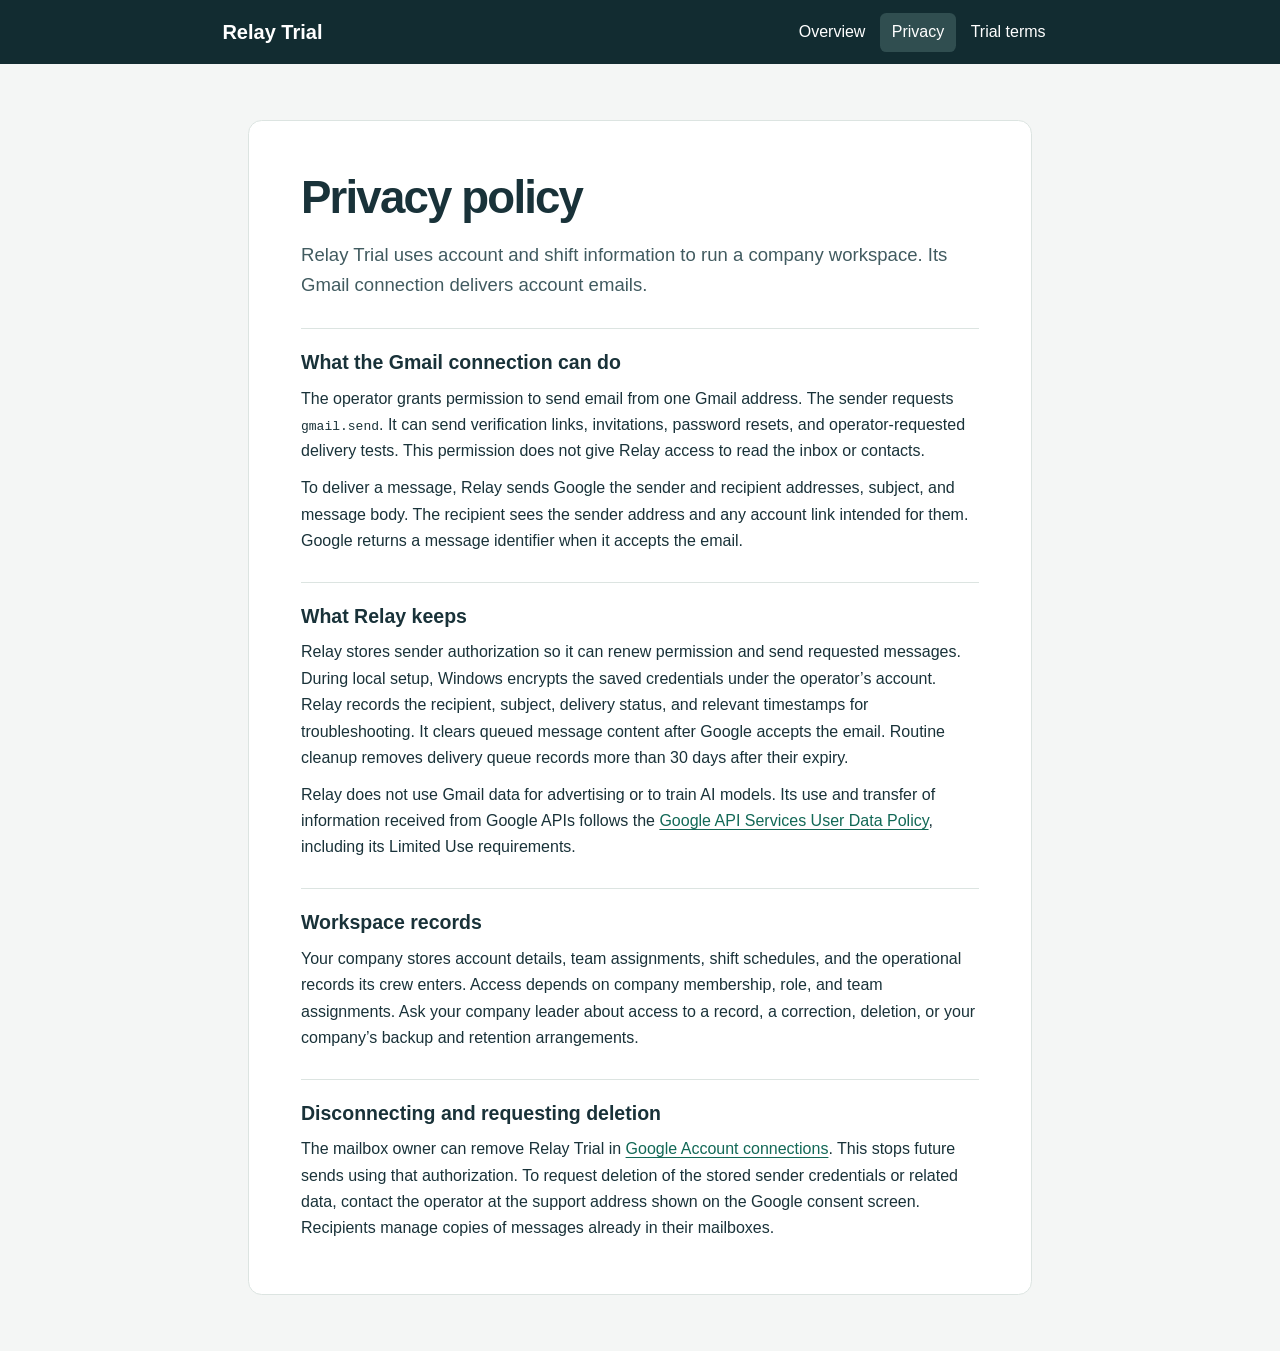
==== privacy.html @ 21bd9fdf "Publish Relay trial information pages" ====
<!doctype html>
<html lang="en">
<head>
  <meta charset="utf-8">
  <meta name="viewport" content="width=device-width, initial-scale=1">
  <title>Privacy policy | Relay Trial</title>
  <link rel="stylesheet" href="relay.css">
</head>
<body>
  <header>
    <div class="bar">
      <a class="brand" href="index.html">Relay Trial</a>
      <nav aria-label="Information"><a href="index.html">Overview</a> <a href="privacy.html" aria-current="page">Privacy</a> <a href="terms.html">Trial terms</a></nav>
    </div>
  </header>
  <main>
    <h1>Privacy policy</h1>
    <p class="lead">Relay Trial uses account and shift information to run a company workspace. Its Gmail connection delivers account emails.</p>
    <section>
      <h2>What the Gmail connection can do</h2>
      <p>The operator grants permission to send email from one Gmail address. The sender requests <code>gmail.send</code>. It can send verification links, invitations, password resets, and operator-requested delivery tests. This permission does not give Relay access to read the inbox or contacts.</p>
      <p>To deliver a message, Relay sends Google the sender and recipient addresses, subject, and message body. The recipient sees the sender address and any account link intended for them. Google returns a message identifier when it accepts the email.</p>
    </section>
    <section>
      <h2>What Relay keeps</h2>
      <p>Relay stores sender authorization so it can renew permission and send requested messages. During local setup, Windows encrypts the saved credentials under the operator’s account. Relay records the recipient, subject, delivery status, and relevant timestamps for troubleshooting. It clears queued message content after Google accepts the email. Routine cleanup removes delivery queue records more than 30 days after their expiry.</p>
      <p>Relay does not use Gmail data for advertising or to train AI models. Its use and transfer of information received from Google APIs follows the <a href="https://developers.google.com/terms/api-services-user-data-policy">Google API Services User Data Policy</a>, including its Limited Use requirements.</p>
    </section>
    <section>
      <h2>Workspace records</h2>
      <p>Your company stores account details, team assignments, shift schedules, and the operational records its crew enters. Access depends on company membership, role, and team assignments. Ask your company leader about access to a record, a correction, deletion, or your company’s backup and retention arrangements.</p>
    </section>
    <section>
      <h2>Disconnecting and requesting deletion</h2>
      <p>The mailbox owner can remove Relay Trial in <a href="https://myaccount.google.com/connections">Google Account connections</a>. This stops future sends using that authorization. To request deletion of the stored sender credentials or related data, contact the operator at the support address shown on the Google consent screen. Recipients manage copies of messages already in their mailboxes.</p>
    </section>
  </main>
</body>
</html>
---- relay.css ----
:root { font-family: Inter, "Segoe UI", Arial, sans-serif; color: #193239; background: #f4f6f5; }
* { box-sizing: border-box; }
body { margin: 0; }
header { background: #122c31; color: white; }
.bar { max-width: 55rem; margin: auto; padding: .8rem 1.4rem; display: flex; align-items: center; justify-content: space-between; gap: .8rem 2rem; flex-wrap: wrap; }
.brand { font-weight: 700; font-size: 1.25rem; text-decoration: none; }
header a { color: white; }
nav { display: flex; flex-wrap: wrap; gap: .15rem; }
nav a { padding: .65rem .75rem; text-decoration: none; border-radius: .4rem; }
nav a[aria-current], nav a:hover { background: #304e50; }
main { margin: clamp(1rem, 5vw, 3.5rem) auto; width: min(49rem, calc(100% - 2rem)); padding: clamp(1.25rem, 5vw, 3.25rem); border: 1px solid #dce4e1; border-radius: .85rem; background: white; }
h1 { margin: 0; font-size: clamp(2rem, 5vw, 2.85rem); line-height: 1.1; letter-spacing: -.04em; }
h2 { margin: 0; font-size: 1.22rem; line-height: 1.35; }
p { line-height: 1.65; margin: .65rem 0 0; }
.lead { margin-top: 1rem; color: #415b60; font-size: 1.16rem; }
section { border-top: 1px solid #dce4e1; margin-top: 1.7rem; padding-top: 1.25rem; }
main a { color: #126856; text-underline-offset: .16em; }
a:focus-visible { outline: 3px solid #d79b22; outline-offset: 3px; }
@media (max-width: 28rem) { .bar { flex-direction: column; align-items: flex-start; gap: .25rem; } nav a:first-child { margin-left: -.75rem; } }
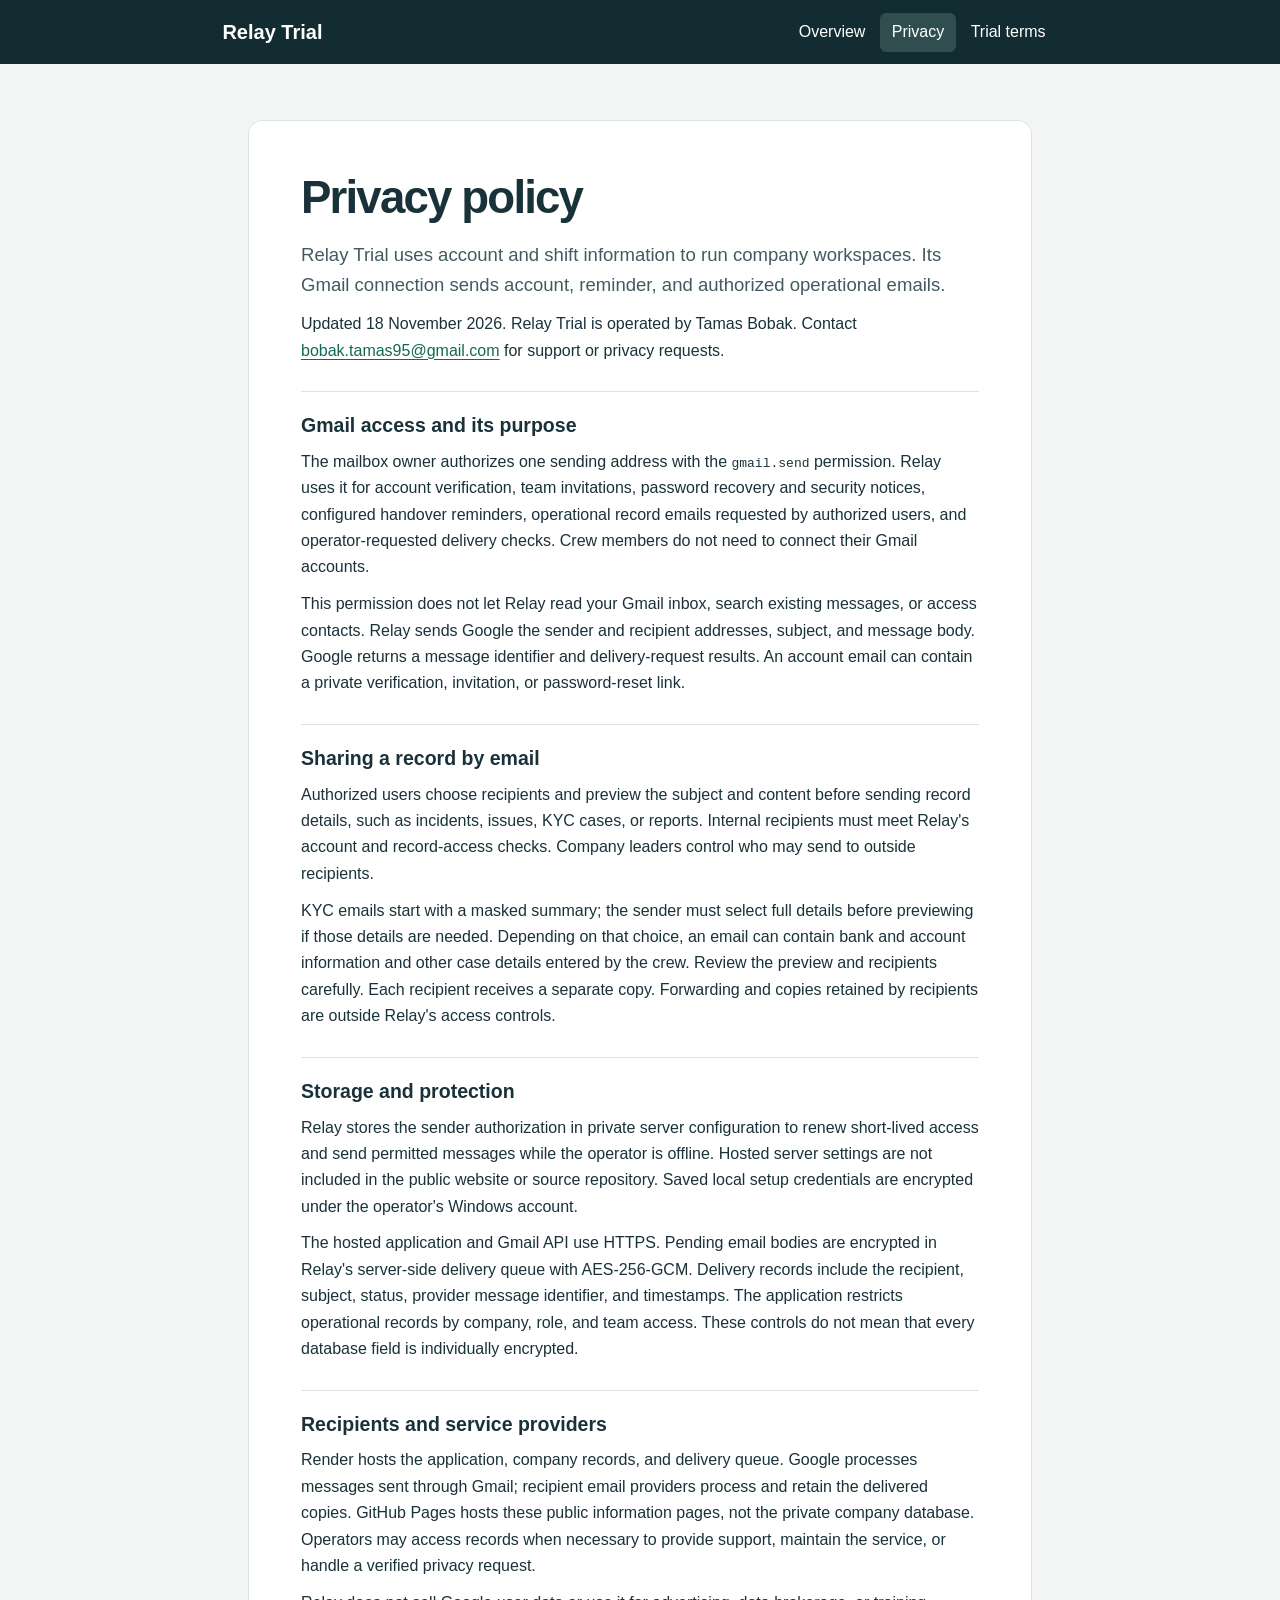
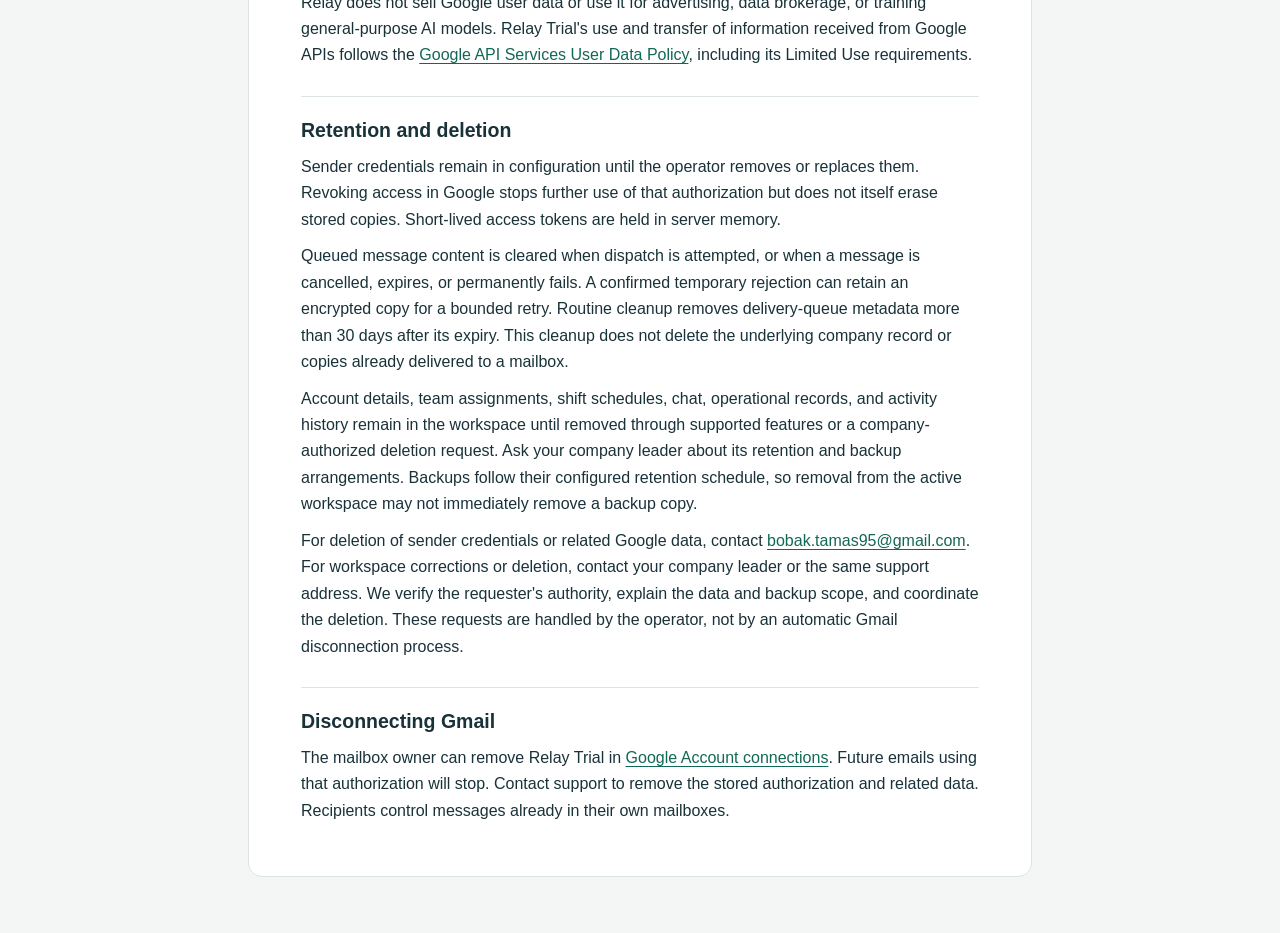
==== commit af00cf68: "Clarify Relay Gmail use, privacy and reviewer access Describe the existing send-only account, remind" ====
--- a/privacy.html
+++ b/privacy.html
@@ -1,39 +1,53 @@
-<!doctype html>
-<html lang="en">
-<head>
-  <meta charset="utf-8">
-  <meta name="viewport" content="width=device-width, initial-scale=1">
-  <title>Privacy policy | Relay Trial</title>
-  <link rel="stylesheet" href="relay.css">
-</head>
-<body>
-  <header>
-    <div class="bar">
-      <a class="brand" href="index.html">Relay Trial</a>
-      <nav aria-label="Information"><a href="index.html">Overview</a> <a href="privacy.html" aria-current="page">Privacy</a> <a href="terms.html">Trial terms</a></nav>
-    </div>
-  </header>
-  <main>
-    <h1>Privacy policy</h1>
-    <p class="lead">Relay Trial uses account and shift information to run a company workspace. Its Gmail connection delivers account emails.</p>
-    <section>
-      <h2>What the Gmail connection can do</h2>
-      <p>The operator grants permission to send email from one Gmail address. The sender requests <code>gmail.send</code>. It can send verification links, invitations, password resets, and operator-requested delivery tests. This permission does not give Relay access to read the inbox or contacts.</p>
-      <p>To deliver a message, Relay sends Google the sender and recipient addresses, subject, and message body. The recipient sees the sender address and any account link intended for them. Google returns a message identifier when it accepts the email.</p>
-    </section>
-    <section>
-      <h2>What Relay keeps</h2>
-      <p>Relay stores sender authorization so it can renew permission and send requested messages. During local setup, Windows encrypts the saved credentials under the operator’s account. Relay records the recipient, subject, delivery status, and relevant timestamps for troubleshooting. It clears queued message content after Google accepts the email. Routine cleanup removes delivery queue records more than 30 days after their expiry.</p>
-      <p>Relay does not use Gmail data for advertising or to train AI models. Its use and transfer of information received from Google APIs follows the <a href="https://developers.google.com/terms/api-services-user-data-policy">Google API Services User Data Policy</a>, including its Limited Use requirements.</p>
-    </section>
-    <section>
-      <h2>Workspace records</h2>
-      <p>Your company stores account details, team assignments, shift schedules, and the operational records its crew enters. Access depends on company membership, role, and team assignments. Ask your company leader about access to a record, a correction, deletion, or your company’s backup and retention arrangements.</p>
-    </section>
-    <section>
-      <h2>Disconnecting and requesting deletion</h2>
-      <p>The mailbox owner can remove Relay Trial in <a href="https://myaccount.google.com/connections">Google Account connections</a>. This stops future sends using that authorization. To request deletion of the stored sender credentials or related data, contact the operator at the support address shown on the Google consent screen. Recipients manage copies of messages already in their mailboxes.</p>
-    </section>
-  </main>
-</body>
-</html>
+<!doctype html>
+<html lang="en">
+<head>
+  <meta charset="utf-8">
+  <meta name="viewport" content="width=device-width, initial-scale=1">
+  <title>Privacy policy | Relay Trial</title>
+  <link rel="stylesheet" href="relay.css">
+</head>
+<body>
+  <header>
+    <div class="bar">
+      <a class="brand" href="index.html">Relay Trial</a>
+      <nav aria-label="Information"><a href="index.html">Overview</a> <a href="privacy.html" aria-current="page">Privacy</a> <a href="terms.html">Trial terms</a></nav>
+    </div>
+  </header>
+  <main>
+    <h1>Privacy policy</h1>
+    <p class="lead">Relay Trial uses account and shift information to run company workspaces. Its Gmail connection sends account, reminder, and authorized operational emails.</p>
+    <p>Updated 18 November 2026. Relay Trial is operated by Tamas Bobak. Contact <a href="mailto:bobak.tamas95@gmail.com">bobak.tamas95@gmail.com</a> for support or privacy requests.</p>
+    <section>
+      <h2>Gmail access and its purpose</h2>
+      <p>The mailbox owner authorizes one sending address with the <code>gmail.send</code> permission. Relay uses it for account verification, team invitations, password recovery and security notices, configured handover reminders, operational record emails requested by authorized users, and operator-requested delivery checks. Crew members do not need to connect their Gmail accounts.</p>
+      <p>This permission does not let Relay read your Gmail inbox, search existing messages, or access contacts. Relay sends Google the sender and recipient addresses, subject, and message body. Google returns a message identifier and delivery-request results. An account email can contain a private verification, invitation, or password-reset link.</p>
+    </section>
+    <section>
+      <h2>Sharing a record by email</h2>
+      <p>Authorized users choose recipients and preview the subject and content before sending record details, such as incidents, issues, KYC cases, or reports. Internal recipients must meet Relay's account and record-access checks. Company leaders control who may send to outside recipients.</p>
+      <p>KYC emails start with a masked summary; the sender must select full details before previewing if those details are needed. Depending on that choice, an email can contain bank and account information and other case details entered by the crew. Review the preview and recipients carefully. Each recipient receives a separate copy. Forwarding and copies retained by recipients are outside Relay's access controls.</p>
+    </section>
+    <section>
+      <h2>Storage and protection</h2>
+      <p>Relay stores the sender authorization in private server configuration to renew short-lived access and send permitted messages while the operator is offline. Hosted server settings are not included in the public website or source repository. Saved local setup credentials are encrypted under the operator's Windows account.</p>
+      <p>The hosted application and Gmail API use HTTPS. Pending email bodies are encrypted in Relay's server-side delivery queue with AES-256-GCM. Delivery records include the recipient, subject, status, provider message identifier, and timestamps. The application restricts operational records by company, role, and team access. These controls do not mean that every database field is individually encrypted.</p>
+    </section>
+    <section>
+      <h2>Recipients and service providers</h2>
+      <p>Render hosts the application, company records, and delivery queue. Google processes messages sent through Gmail; recipient email providers process and retain the delivered copies. GitHub Pages hosts these public information pages, not the private company database. Operators may access records when necessary to provide support, maintain the service, or handle a verified privacy request.</p>
+      <p>Relay does not sell Google user data or use it for advertising, data brokerage, or training general-purpose AI models. Relay Trial's use and transfer of information received from Google APIs follows the <a href="https://developers.google.com/terms/api-services-user-data-policy">Google API Services User Data Policy</a>, including its Limited Use requirements.</p>
+    </section>
+    <section>
+      <h2>Retention and deletion</h2>
+      <p>Sender credentials remain in configuration until the operator removes or replaces them. Revoking access in Google stops further use of that authorization but does not itself erase stored copies. Short-lived access tokens are held in server memory.</p>
+      <p>Queued message content is cleared when dispatch is attempted, or when a message is cancelled, expires, or permanently fails. A confirmed temporary rejection can retain an encrypted copy for a bounded retry. Routine cleanup removes delivery-queue metadata more than 30 days after its expiry. This cleanup does not delete the underlying company record or copies already delivered to a mailbox.</p>
+      <p>Account details, team assignments, shift schedules, chat, operational records, and activity history remain in the workspace until removed through supported features or a company-authorized deletion request. Ask your company leader about its retention and backup arrangements. Backups follow their configured retention schedule, so removal from the active workspace may not immediately remove a backup copy.</p>
+      <p>For deletion of sender credentials or related Google data, contact <a href="mailto:bobak.tamas95@gmail.com">bobak.tamas95@gmail.com</a>. For workspace corrections or deletion, contact your company leader or the same support address. We verify the requester's authority, explain the data and backup scope, and coordinate the deletion. These requests are handled by the operator, not by an automatic Gmail disconnection process.</p>
+    </section>
+    <section>
+      <h2>Disconnecting Gmail</h2>
+      <p>The mailbox owner can remove Relay Trial in <a href="https://myaccount.google.com/connections">Google Account connections</a>. Future emails using that authorization will stop. Contact support to remove the stored authorization and related data. Recipients control messages already in their own mailboxes.</p>
+    </section>
+  </main>
+</body>
+</html>
